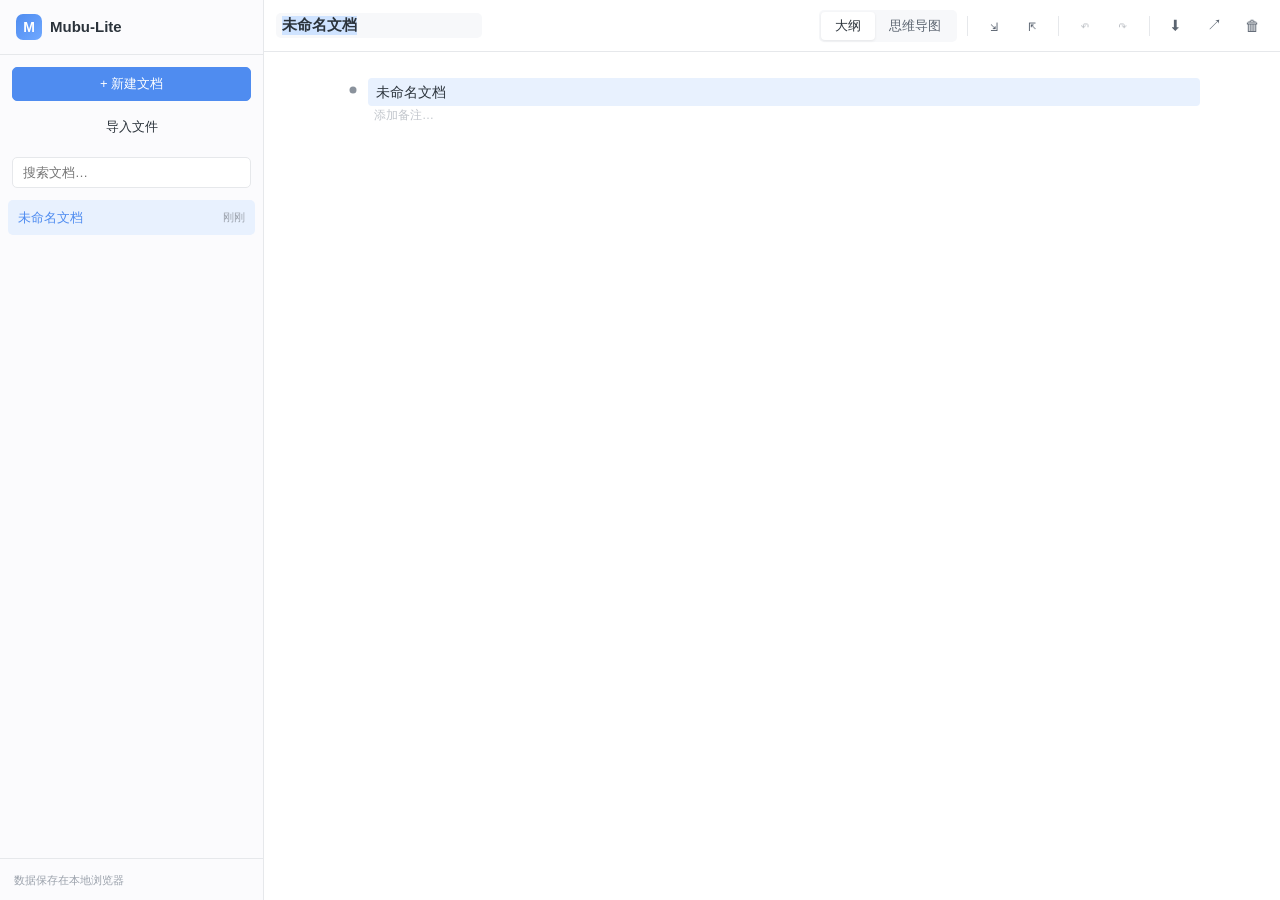
==== index.html @ ee1ba090 "fix: 导图键盘焦点/分享数字字号往返/Ctrl+Z 文本撤销,合并重复 popover,激活 note 备注,径向布局重叠修复 + 测试 - 导图点击节点后归还画布焦点,键盘结构快捷键持续可用 -" ====
<!DOCTYPE html>
<html lang="zh-CN">
<head>
<meta charset="UTF-8" />
<meta name="viewport" content="width=device-width, initial-scale=1.0, maximum-scale=5.0, user-scalable=no" />
<meta name="theme-color" content="#4f8cf0" />
<meta name="description" content="Mubu-Lite: 幕布风格的 PWA 思维导图与大纲编辑器,本地存储,可离线使用。" />
<title>Mubu-Lite</title>
<style>
/* ===== Mubu-Lite styles ===== */
:root {
  --bg: #f7f8fa; --bg-elev: #ffffff; --sidebar-bg: #fbfbfd;
  --border: #e6e8eb; --border-strong: #d3d6db;
  --text: #2b333b; --text-soft: #5b6470; --text-faint: #9aa1ab;
  --primary: #4f8cf0; --primary-soft: #e8f1fe; --danger: #e5534b;
  --shadow: 0 2px 12px rgba(20,30,50,0.08);
  --shadow-lg: 0 10px 40px rgba(20,30,50,0.16);
  --radius: 8px; --radius-sm: 5px;
  --sidebar-w: 264px; --toolbar-h: 52px;
  --font: -apple-system, BlinkMacSystemFont, "Segoe UI", "PingFang SC", "Hiragino Sans GB", "Microsoft YaHei", Roboto, Helvetica, Arial, sans-serif;
  --mono: "SF Mono", "JetBrains Mono", Consolas, Menlo, monospace;
}
* { box-sizing: border-box; }
html, body { height: 100%; margin: 0; }
body { font-family: var(--font); color: var(--text); background: var(--bg); -webkit-font-smoothing: antialiased; font-size: 14px; line-height: 1.5; overflow: hidden; }
button { font-family: inherit; cursor: pointer; }
input, textarea { font-family: inherit; }
::selection { background: #cfe3ff; }

#app { display: flex; height: 100vh; width: 100vw; overflow: hidden; }
.sidebar { width: var(--sidebar-w); flex-shrink: 0; background: var(--sidebar-bg); border-right: 1px solid var(--border); display: flex; flex-direction: column; transition: transform 0.2s ease; z-index: 30; }
.main { flex: 1; display: flex; flex-direction: column; min-width: 0; position: relative; }

.sidebar-header { display: flex; align-items: center; justify-content: space-between; padding: 14px 16px; border-bottom: 1px solid var(--border); }
.brand { display: flex; align-items: center; gap: 8px; font-weight: 600; }
.brand-logo { width: 26px; height: 26px; border-radius: 7px; background: linear-gradient(135deg, var(--primary), #6fa8ff); color: #fff; display: flex; align-items: center; justify-content: center; font-weight: 700; font-size: 14px; }
.brand-name { font-size: 15px; }
.sidebar-actions { padding: 12px 12px 8px; display: flex; flex-direction: column; gap: 8px; }
.sidebar-search { padding: 4px 12px 8px; }
.sidebar-search input { width: 100%; padding: 7px 10px; border: 1px solid var(--border); border-radius: var(--radius-sm); background: var(--bg-elev); font-size: 13px; outline: none; }
.sidebar-search input:focus { border-color: var(--primary); }
.doc-list { list-style: none; margin: 0; padding: 4px 8px; flex: 1; overflow-y: auto; }
.doc-item { display: flex; align-items: center; gap: 8px; padding: 8px 10px; border-radius: var(--radius-sm); cursor: pointer; color: var(--text-soft); font-size: 13px; overflow: hidden; }
.doc-item:hover { background: rgba(0,0,0,0.04); }
.doc-item.active { background: var(--primary-soft); color: var(--primary); font-weight: 500; }
.doc-item .doc-name { flex: 1; white-space: nowrap; overflow: hidden; text-overflow: ellipsis; }
.doc-item .doc-date { font-size: 11px; color: var(--text-faint); flex-shrink: 0; }
.sidebar-footer { padding: 10px 14px; border-top: 1px solid var(--border); }
.hint { font-size: 11px; color: var(--text-faint); }

.btn { border: 1px solid var(--border); background: var(--bg-elev); color: var(--text); padding: 7px 12px; border-radius: var(--radius-sm); font-size: 13px; transition: 0.15s; }
.btn:hover { border-color: var(--border-strong); }
.btn-primary { background: var(--primary); border-color: var(--primary); color: #fff; }
.btn-primary:hover { background: #3d7be0; border-color: #3d7be0; }
.btn-ghost { background: transparent; border-color: transparent; }
.btn-ghost:hover { background: rgba(0,0,0,0.05); }
.btn-block { width: 100%; text-align: center; }
.btn-danger { color: var(--danger); }
.icon-btn { width: 32px; height: 32px; border-radius: var(--radius-sm); border: 1px solid transparent; background: transparent; color: var(--text-soft); font-size: 15px; display: inline-flex; align-items: center; justify-content: center; transition: 0.15s; }
.icon-btn:hover { background: rgba(0,0,0,0.06); color: var(--text); }
.icon-btn:disabled { opacity: 0.4; cursor: not-allowed; }
.icon-btn.danger:hover { color: var(--danger); background: rgba(229,83,75,0.1); }

.toolbar { height: var(--toolbar-h); flex-shrink: 0; display: flex; align-items: center; gap: 6px; padding: 0 12px; border-bottom: 1px solid var(--border); background: var(--bg-elev); }
.doc-title { border: none; background: transparent; font-size: 15px; font-weight: 600; color: var(--text); outline: none; padding: 4px 6px; border-radius: var(--radius-sm); flex: 0 1 auto; min-width: 80px; }
.doc-title:focus { background: var(--bg); }
.toolbar-spacer { flex: 1; }
.toolbar-divider { width: 1px; height: 20px; background: var(--border); margin: 0 4px; }
.view-switch { display: inline-flex; background: var(--bg); border-radius: var(--radius-sm); padding: 2px; }
.seg-btn { border: none; background: transparent; padding: 5px 14px; border-radius: 4px; font-size: 13px; color: var(--text-soft); transition: 0.15s; }
.seg-btn.active { background: var(--bg-elev); color: var(--text); box-shadow: 0 1px 3px rgba(0,0,0,0.08); font-weight: 500; }

.view { flex: 1; overflow: hidden; position: relative; }
.view[hidden] { display: none !important; }

.view-outline { overflow: auto; background: var(--bg-elev); }
.outline-tree { padding: 24px 32px 200px; max-width: 920px; margin: 0 auto; outline: none; }
.outline-row { display: flex; align-items: flex-start; gap: 6px; padding: 2px 0; border-radius: 4px; position: relative; }
.outline-row.selected .node-body { background: var(--primary-soft); }
.outline-content { flex: 1; min-width: 0; display: flex; flex-direction: column; }
.node-note { font-size: 12px; color: var(--text-faint); padding: 0 6px 3px; border-radius: 3px; line-height: 1.5; white-space: pre-wrap; word-break: break-word; outline: none; }
.node-note:focus { color: var(--text-soft); }
.node-note:empty::before { content: attr(data-placeholder); opacity: 0.6; pointer-events: none; }
.outline-row.dragging { opacity: 0.4; }
.outline-row.drop-before::before, .outline-row.drop-after::after { content: ""; position: absolute; left: 0; right: 0; height: 2px; background: var(--primary); border-radius: 1px; }
.outline-row.drop-before::before { top: -1px; }
.outline-row.drop-after::after { bottom: -1px; }
.outline-row.drop-child { outline: 2px solid var(--primary); outline-offset: -1px; }

.bullet { flex-shrink: 0; width: 18px; height: 22px; display: flex; align-items: center; justify-content: center; cursor: pointer; color: var(--text-faint); user-select: none; border-radius: 4px; transition: 0.1s; margin-top: 1px; position: relative; }
.bullet:hover { background: rgba(0,0,0,0.06); color: var(--text-soft); }
.bullet.has-children::before { content: "▾"; font-size: 10px; }
.bullet.collapsed::before { content: "▸"; font-size: 10px; }
.bullet.empty::before { content: "•"; font-size: 14px; }
.bullet-dot { width: 7px; height: 7px; border-radius: 50%; background: #8a929c; position: absolute; left: 50%; top: 50%; transform: translate(-50%, -50%); }
.bullet[data-color] .bullet-dot { background: var(--bullet-color, #8a929c); }
.node-body { flex: 1; min-width: 0; display: flex; align-items: flex-start; gap: 4px; padding: 1px 6px; border-radius: 4px; }
.node-text { flex: 1; min-width: 0; outline: none; word-break: break-word; padding: 2px; border-radius: 3px; line-height: 1.6; white-space: pre-wrap; }
.node-text.is-empty::before { content: attr(data-placeholder); color: var(--text-faint); pointer-events: none; }

.view-mindmap { background: #fafbfc; background-image: radial-gradient(circle, #e6e8eb 1px, transparent 1px); background-size: 24px 24px; }
.mindmap-canvas { position: absolute; inset: 0; cursor: grab; overflow: hidden; outline: none; touch-action: none; }
.mindmap-canvas.panning { cursor: grabbing; }
.mindmap-canvas svg { position: absolute; top: 0; left: 0; }
.mm-toolbar { position: absolute; top: 16px; right: 16px; display: flex; flex-direction: column; gap: 2px; background: var(--bg-elev); padding: 6px; border-radius: var(--radius); box-shadow: var(--shadow); border: 1px solid var(--border); z-index: 20; }
.mm-btn { height: 30px; padding: 0 8px; border: none; background: transparent; border-radius: 4px; color: var(--text-soft); font-size: 12px; display: flex; align-items: center; justify-content: center; min-width: 32px; }
.mm-btn:hover { background: var(--bg); color: var(--text); }
.mm-divider { height: 1px; background: var(--border); margin: 2px 4px; }
.mm-hint { position: absolute; top: 12px; left: 50%; transform: translateX(-50%); background: rgba(43,51,59,0.85); color: #fff; padding: 6px 14px; border-radius: 16px; font-size: 11px; z-index: 20; pointer-events: none; backdrop-filter: blur(4px); max-width: 90vw; text-align: center; }
.mm-status { position: absolute; bottom: 16px; left: 16px; background: var(--bg-elev); padding: 6px 12px; border-radius: var(--radius); box-shadow: var(--shadow); border: 1px solid var(--border); font-size: 12px; color: var(--text-soft); z-index: 20; }
.font-size-grid { display: flex; flex-direction: column; gap: 4px; }
.font-size-item { padding: 8px 12px; border: 1px solid var(--border); background: var(--bg-elev); border-radius: var(--radius-sm); font-size: 13px; text-align: left; color: var(--text); cursor: pointer; }
.font-size-item:hover { border-color: var(--primary); background: var(--primary-soft); }
.font-size-item.active { border-color: var(--primary); background: var(--primary-soft); color: var(--primary); font-weight: 600; }

.mm-node-rect { transition: fill 0.15s, stroke 0.15s; }
.mm-node-text { pointer-events: none; user-select: none; }
.mm-edge { fill: none; stroke-width: 1.5; }
.mm-edit { border: 2px solid #4f8cf0; border-radius: 4px; padding: 2px 6px; outline: none; font-family: inherit; background: #fff; }
.mm-ctx-menu { position: fixed; z-index: 300; background: var(--bg-elev); border: 1px solid var(--border); border-radius: var(--radius); box-shadow: var(--shadow-lg); padding: 4px; min-width: 150px; }
.mm-ctx-item { display: block; width: 100%; text-align: left; padding: 7px 10px; border: none; background: none; font-size: 13px; color: var(--text); border-radius: var(--radius-sm); cursor: pointer; }
.mm-ctx-item:hover { background: var(--primary-soft); color: var(--primary); }
.mm-ctx-item:disabled { color: var(--text-faint); cursor: default; }
.mm-ctx-item:disabled:hover { background: none; }
.mm-ctx-sep { height: 1px; background: var(--border); margin: 4px 2px; }
.layout-item { display: block; width: 100%; margin-top: 6px; padding: 8px 12px; border: 1px solid var(--border); background: var(--bg-elev); border-radius: var(--radius-sm); font-size: 13px; text-align: left; color: var(--text); cursor: pointer; }
.layout-item:first-child { margin-top: 0; }
.layout-item:hover { border-color: var(--primary); background: var(--primary-soft); }
.layout-item.active { border-color: var(--primary); background: var(--primary-soft); color: var(--primary); font-weight: 600; }

.popover { position: fixed; z-index: 200; background: var(--bg-elev); border: 1px solid var(--border); border-radius: var(--radius); box-shadow: var(--shadow-lg); padding: 12px; width: 220px; }
.popover[hidden] { display: none; }
.popover-title { font-size: 12px; color: var(--text-faint); margin-bottom: 8px; }
.color-grid { display: grid; grid-template-columns: repeat(4, 1fr); gap: 6px; margin-bottom: 8px; }
.color-swatch { width: 32px; height: 32px; border-radius: 50%; border: 2px solid transparent; cursor: pointer; transition: 0.1s; }
.color-swatch:hover { transform: scale(1.1); }
.color-swatch.active { border-color: var(--text); }

.modal { position: fixed; inset: 0; z-index: 300; display: flex; align-items: center; justify-content: center; }
.modal[hidden] { display: none; }
.modal-backdrop { position: absolute; inset: 0; background: rgba(15,20,35,0.4); backdrop-filter: blur(2px); }
.modal-card { position: relative; background: var(--bg-elev); border-radius: 12px; box-shadow: var(--shadow-lg); width: 560px; max-width: 92vw; max-height: 86vh; overflow: hidden; display: flex; flex-direction: column; animation: pop 0.15s ease; }
@keyframes pop { from { transform: scale(0.96); opacity: 0; } to { transform: scale(1); opacity: 1; } }
.modal-header { display: flex; align-items: center; justify-content: space-between; padding: 16px 20px; border-bottom: 1px solid var(--border); }
.modal-header h3 { margin: 0; font-size: 16px; }
.modal-body { padding: 20px; overflow-y: auto; }

.export-grid { display: grid; grid-template-columns: repeat(2, 1fr); gap: 10px; }
.export-item { display: flex; flex-direction: column; align-items: flex-start; gap: 4px; border: 1px solid var(--border); border-radius: var(--radius); padding: 14px; background: var(--bg-elev); transition: 0.15s; text-align: left; cursor: pointer; }
.export-item:hover { border-color: var(--primary); background: var(--primary-soft); }
.export-icon { font-size: 18px; font-weight: 700; color: var(--primary); font-family: var(--mono); }
.export-name { font-weight: 600; font-size: 14px; }
.export-desc { font-size: 12px; color: var(--text-faint); }

.share-tip { margin: 0 0 12px; font-size: 13px; color: var(--text-soft); }
.share-row { display: flex; gap: 8px; }
.share-row input { flex: 1; padding: 8px 10px; border: 1px solid var(--border); border-radius: var(--radius-sm); font-size: 12px; font-family: var(--mono); background: var(--bg); outline: none; }
.share-note { font-size: 12px; color: var(--text-faint); margin: 8px 0 0; }
.share-divider { display: flex; align-items: center; gap: 10px; margin: 16px 0; color: var(--text-faint); font-size: 12px; }
.share-divider::before, .share-divider::after { content: ""; flex: 1; height: 1px; background: var(--border); }

.toast { position: fixed; bottom: 28px; left: 50%; transform: translateX(-50%) translateY(20px); background: #2b333b; color: #fff; padding: 10px 18px; border-radius: 24px; font-size: 13px; box-shadow: var(--shadow-lg); z-index: 400; opacity: 0; transition: opacity 0.25s, transform 0.25s; pointer-events: none; }
.toast.show { opacity: 1; transform: translateX(-50%) translateY(0); }

.sidebar-overlay { position: fixed; inset: 0; background: rgba(0,0,0,0.4); z-index: 20; opacity: 0; pointer-events: none; transition: 0.2s; }
.only-mobile { display: none; }
@media (max-width: 760px), (pointer: coarse) {
  .sidebar { position: absolute; left: 0; top: 0; bottom: 0; transform: translateX(-100%); box-shadow: var(--shadow-lg); }
  .sidebar.open { transform: translateX(0); }
  .sidebar.open ~ .sidebar-overlay { opacity: 1; pointer-events: auto; }
  .only-mobile { display: inline-flex; }
  .outline-tree { padding: 16px; }
  .export-grid { grid-template-columns: 1fr; }
  .doc-title { font-size: 14px; }
}
</style>
</head>
<body>
<div id="app">
  <aside id="sidebar" class="sidebar">
    <div class="sidebar-header">
      <div class="brand"><span class="brand-logo">M</span><span class="brand-name">Mubu-Lite</span></div>
      <button id="closeSidebar" class="icon-btn only-mobile" title="收起">✕</button>
    </div>
    <div class="sidebar-actions">
      <button id="newDoc" class="btn btn-primary btn-block">+ 新建文档</button>
      <label class="btn btn-ghost btn-block">导入文件<input id="importFile" type="file" accept=".json,.opml,.xml" hidden /></label>
    </div>
    <div class="sidebar-search"><input id="searchDocs" type="search" placeholder="搜索文档…" /></div>
    <ul id="docList" class="doc-list"></ul>
    <div class="sidebar-footer"><span class="hint">数据保存在本地浏览器</span></div>
  </aside>
  <div id="sidebarOverlay" class="sidebar-overlay only-mobile"></div>

  <main id="main" class="main">
    <header class="toolbar">
      <button id="openSidebar" class="icon-btn only-mobile" title="文档列表">☰</button>
      <input id="docTitle" class="doc-title" type="text" placeholder="未命名文档" />
      <div class="toolbar-spacer"></div>
      <div class="view-switch">
        <button id="viewOutline" class="seg-btn active">大纲</button>
        <button id="viewMindmap" class="seg-btn">思维导图</button>
      </div>
      <div class="toolbar-divider"></div>
      <button id="collapseAll" class="icon-btn" title="全部折叠">⇲</button>
      <button id="expandAll" class="icon-btn" title="全部展开">⇱</button>
      <div class="toolbar-divider"></div>
      <button id="undoBtn" class="icon-btn" title="撤销 (Ctrl+Z)" disabled>↶</button>
      <button id="redoBtn" class="icon-btn" title="重做 (Ctrl+Shift+Z)" disabled>↷</button>
      <div class="toolbar-divider"></div>
      <button id="exportBtn" class="icon-btn" title="导出">⬇</button>
      <button id="shareBtn" class="icon-btn" title="分享">↗</button>
      <button id="deleteDoc" class="icon-btn danger" title="删除文档">🗑</button>
      <button id="outdentBtn" class="icon-btn only-mobile" title="取消缩进">←</button>
      <button id="indentBtn" class="icon-btn only-mobile" title="缩进">→</button>
    </header>

    <section id="outlineView" class="view view-outline">
      <div id="outlineTree" class="outline-tree" tabindex="0"></div>
    </section>

    <section id="mindmapView" class="view view-mindmap">
      <div id="mindmapCanvas" class="mindmap-canvas"></div>
      <div class="mm-hint" id="mmHint"></div>
      <div class="mm-status" id="mmStatus">0 节点</div>
      <div class="mm-toolbar">
        <button id="mmAddChild" class="mm-btn" title="添加子节点 (Tab)">＋子节点</button>
        <button id="mmAddSibling" class="mm-btn" title="添加兄弟">＋兄弟</button>
        <button id="mmDelete" class="mm-btn" title="删除 (Backspace)">🗑 删除</button>
        <button id="mmToggleCollapse" class="mm-btn" title="折叠/展开子节点">⇲ 折叠</button>
        <div class="mm-divider"></div>
        <button id="mmFontSize" class="mm-btn" title="字号">字号</button>
        <button id="mmFontColor" class="mm-btn" title="字体颜色">字色</button>
        <button id="mmColor" class="mm-btn" title="背景色">背景</button>
        <button id="mmLayout" class="mm-btn" title="布局">布局</button>
        <div class="mm-divider"></div>
        <button id="mmZoomIn" class="mm-btn">＋</button>
        <button id="mmZoomOut" class="mm-btn">－</button>
        <button id="mmZoomFit" class="mm-btn">⤢ 适配</button>
        <button id="mmZoomReset" class="mm-btn">1:1</button>
      </div>
    </section>
  </main>
</div>

<div id="colorPopover" class="popover" hidden>
  <div class="popover-title">节点背景色</div>
  <div class="color-grid" id="colorGrid"></div>
  <div style="display:flex;gap:4px;margin-top:8px">
    <input id="colorHexInput" type="text" placeholder="#ffffff" maxlength="7" style="flex:1;padding:4px 6px;border:1px solid var(--border);border-radius:4px;font-size:12px">
    <button id="colorHexApply" class="btn btn-ghost" style="font-size:12px">应用</button>
  </div>
  <button id="colorClear" class="btn btn-ghost btn-block" style="margin-top:4px;font-size:12px">清除颜色</button>
</div>

<div id="fontSizePopover" class="popover" hidden>
  <div class="popover-title">字号 (8-72px)</div>
  <div style="display:flex;align-items:center;gap:8px;margin-bottom:8px">
    <input id="fontSizeRange" type="range" min="8" max="72" value="14" style="flex:1">
    <input id="fontSizeNumber" type="number" min="8" max="72" value="14" style="width:56px;padding:4px;border:1px solid var(--border);border-radius:4px;font-size:13px">
  </div>
  <div style="display:flex;gap:4px;flex-wrap:wrap">
    <button class="font-size-item" data-size="10">10</button>
    <button class="font-size-item" data-size="12">12</button>
    <button class="font-size-item" data-size="14">14</button>
    <button class="font-size-item" data-size="16">16</button>
    <button class="font-size-item" data-size="18">18</button>
    <button class="font-size-item" data-size="24">24</button>
    <button class="font-size-item" data-size="32">32</button>
  </div>
</div>

<div id="fontColorPopover" class="popover" hidden>
  <div class="popover-title">字体颜色</div>
  <div class="color-grid" id="fontColorGrid" style="grid-template-columns:repeat(5,1fr)"></div>
  <div style="display:flex;gap:4px;margin-top:8px">
    <input id="fontColorHex" type="text" placeholder="#000000" maxlength="7" style="flex:1;padding:4px 6px;border:1px solid var(--border);border-radius:4px;font-size:12px">
    <button id="fontColorApply" class="btn btn-ghost" style="font-size:12px">应用</button>
  </div>
  <button id="fontColorClear" class="btn btn-ghost btn-block" style="margin-top:4px;font-size:12px">清除(自动)</button>
</div>

<div id="layoutPopover" class="popover" hidden>
  <div class="popover-title">布局</div>
  <button class="layout-item" data-layout="right">向右树图</button>
  <button class="layout-item" data-layout="down">向下树图</button>
  <button class="layout-item" data-layout="radial">径向辐射</button>
  <button class="layout-item" data-layout="leftright">左右交错</button>
</div>

<div id="exportModal" class="modal" hidden>
  <div class="modal-backdrop" data-close></div>
  <div class="modal-card">
    <div class="modal-header"><h3>导出</h3><button class="icon-btn" data-close>✕</button></div>
    <div class="modal-body">
      <div class="export-grid">
        <button class="export-item" data-export="json"><span class="export-icon">{ }</span><span class="export-name">JSON 备份</span><span class="export-desc">完整可重新导入</span></button>
        <button class="export-item" data-export="markdown"><span class="export-icon">M↓</span><span class="export-name">Markdown</span><span class="export-desc">层级列表</span></button>
        <button class="export-item" data-export="opml"><span class="export-icon">OPML</span><span class="export-name">OPML</span><span class="export-desc">兼容其它大纲工具</span></button>
        <button class="export-item" data-export="png"><span class="export-icon">🖼</span><span class="export-name">PNG 图片</span><span class="export-desc">导出思维导图</span></button>
        <button class="export-item" data-export="svg"><span class="export-icon">S</span><span class="export-name">SVG 矢量图</span><span class="export-desc">无损缩放</span></button>
        <button class="export-item" data-export="txt"><span class="export-icon">TXT</span><span class="export-name">纯文本</span><span class="export-desc">缩进列表</span></button>
      </div>
    </div>
  </div>
</div>

<div id="shareModal" class="modal" hidden>
  <div class="modal-backdrop" data-close></div>
  <div class="modal-card">
    <div class="modal-header"><h3>分享文档</h3><button class="icon-btn" data-close>✕</button></div>
    <div class="modal-body">
      <p class="share-tip">生成只读分享链接(数据压缩写入链接,无需服务器):</p>
      <div class="share-row"><input id="shareLink" type="text" readonly /><button id="copyShare" class="btn btn-primary">复制</button></div>
      <p class="share-note" id="shareNote"></p>
      <div class="share-divider"><span>或</span></div>
      <button id="shareDownload" class="btn btn-ghost btn-block">下载 .mubu 文件分享</button>
    </div>
  </div>
</div>

<div id="toast" class="toast" hidden></div>

<script type="module" src="./js/app.js"></script>
</body>
</html>
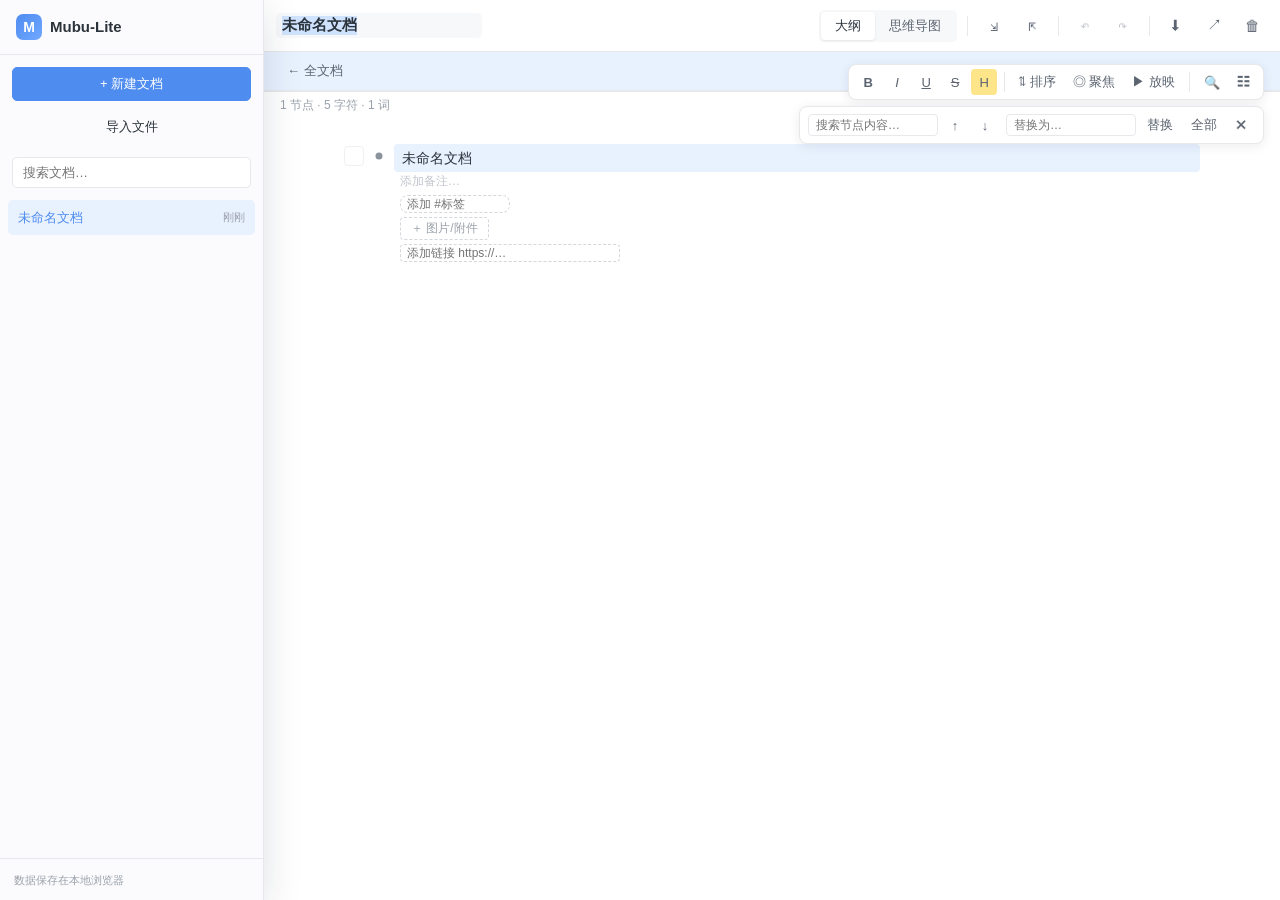
==== commit 7f863fe8: "feat: ABC 全量补齐幕布功能缺口(编辑/内容/视图三大类 15 项) A 编辑能力 - 复制/剪切/粘贴节点(js/clipboard.js 纯函数序列化,递归重生成 id,跨文档共享) - " ====
--- a/index.html
+++ b/index.html
@@ -81,6 +81,29 @@
 .node-note { font-size: 12px; color: var(--text-faint); padding: 0 6px 3px; border-radius: 3px; line-height: 1.5; white-space: pre-wrap; word-break: break-word; outline: none; }
 .node-note:focus { color: var(--text-soft); }
 .node-note:empty::before { content: attr(data-placeholder); opacity: 0.6; pointer-events: none; }
+.node-check { flex-shrink: 0; width: 20px; height: 20px; margin-top: 2px; border: 1px solid var(--border-strong); border-radius: 4px; background: var(--bg-elev); color: var(--primary); font-size: 13px; line-height: 1; display: inline-flex; align-items: center; justify-content: center; cursor: pointer; user-select: none; }
+.node-check:hover { border-color: var(--primary); }
+.node-check.ghost { opacity: 0.35; }
+.node-check.checked { background: var(--primary); border-color: var(--primary); color: #fff; }
+.node-check.checked::before { content: "✓"; font-size: 12px; font-weight: bold; }
+.outline-row.is-checked .node-text { color: var(--text-faint); text-decoration: line-through; }
+.node-tags { display: flex; flex-wrap: wrap; align-items: center; gap: 4px; padding: 2px 6px; }
+.node-tag { display: inline-flex; align-items: center; gap: 4px; background: var(--primary-soft); color: var(--primary); font-size: 12px; padding: 1px 6px 1px 8px; border-radius: 10px; }
+.node-tag-x { border: none; background: none; color: inherit; cursor: pointer; font-size: 13px; padding: 0 2px; line-height: 1; }
+.node-tag-x:hover { color: var(--danger); }
+.node-tag-input { border: 1px dashed var(--border-strong); background: transparent; font-size: 12px; padding: 1px 6px; border-radius: 8px; width: 110px; color: var(--text-soft); outline: none; }
+.node-tag-input:focus { border-color: var(--primary); }
+.node-files { display: flex; flex-wrap: wrap; align-items: center; gap: 6px; padding: 2px 6px; }
+.node-file-img { width: 120px; height: 80px; object-fit: cover; border-radius: 4px; border: 1px solid var(--border); cursor: pointer; }
+.node-file-chip { display: inline-block; max-width: 200px; overflow: hidden; text-overflow: ellipsis; white-space: nowrap; background: var(--bg); border: 1px solid var(--border); border-radius: 4px; padding: 2px 8px; font-size: 12px; color: var(--text-soft); cursor: pointer; }
+.node-file-chip:hover { border-color: var(--primary); color: var(--primary); }
+.node-file-add { border: 1px dashed var(--border-strong); background: none; color: var(--text-faint); font-size: 12px; padding: 2px 10px; border-radius: 4px; cursor: pointer; }
+.node-file-add:hover { color: var(--primary); border-color: var(--primary); }
+.node-link-input { border: 1px dashed var(--border-strong); background: transparent; font-size: 12px; padding: 1px 6px; border-radius: 4px; width: 220px; color: var(--text-soft); outline: none; margin: 2px 6px; }
+.node-link-input:focus { border-color: var(--primary); }
+.node-link-chip { display: inline-block; font-size: 12px; color: var(--primary); padding: 0 6px 2px; text-decoration: none; overflow: hidden; text-overflow: ellipsis; white-space: nowrap; max-width: 320px; }
+.node-link-chip:hover { text-decoration: underline; }
+mark.search-hit { background: #ffe58a; color: inherit; border-radius: 2px; padding: 0 1px; }
 .outline-row.dragging { opacity: 0.4; }
 .outline-row.drop-before::before, .outline-row.drop-after::after { content: ""; position: absolute; left: 0; right: 0; height: 2px; background: var(--primary); border-radius: 1px; }
 .outline-row.drop-before::before { top: -1px; }
@@ -106,6 +129,35 @@
 .mm-btn { height: 30px; padding: 0 8px; border: none; background: transparent; border-radius: 4px; color: var(--text-soft); font-size: 12px; display: flex; align-items: center; justify-content: center; min-width: 32px; }
 .mm-btn:hover { background: var(--bg); color: var(--text); }
 .mm-divider { height: 1px; background: var(--border); margin: 2px 4px; }
+.ol-toolbar { position: absolute; top: 12px; right: 16px; z-index: 15; display: flex; align-items: center; gap: 3px; background: var(--bg-elev); padding: 4px 6px; border-radius: var(--radius); box-shadow: var(--shadow); border: 1px solid var(--border); }
+.ol-btn { height: 26px; min-width: 26px; padding: 0 7px; border: none; background: transparent; border-radius: 4px; color: var(--text-soft); font-size: 13px; cursor: pointer; }
+.ol-btn:hover { background: var(--bg); color: var(--text); }
+.ol-btn.active { background: var(--primary-soft); color: var(--primary); }
+.ol-searchbar { position: absolute; top: 54px; right: 16px; z-index: 15; display: flex; align-items: center; gap: 4px; background: var(--bg-elev); padding: 5px 8px; border-radius: var(--radius); box-shadow: var(--shadow); border: 1px solid var(--border); }
+.ol-searchbar input { border: 1px solid var(--border); border-radius: 4px; padding: 3px 7px; font-size: 12px; width: 130px; outline: none; }
+.ol-searchbar input:focus { border-color: var(--primary); }
+.ol-search-count { font-size: 11px; color: var(--text-faint); white-space: nowrap; }
+.ol-tagbar { position: absolute; top: 92px; right: 16px; z-index: 15; display: flex; flex-wrap: wrap; gap: 4px; max-width: 50%; }
+.ol-tag-item { font-size: 12px; background: var(--bg-elev); border: 1px solid var(--border); color: var(--text-soft); border-radius: 10px; padding: 1px 8px; cursor: pointer; }
+.ol-tag-item:hover { border-color: var(--primary); color: var(--primary); }
+.ol-tag-item.active { background: var(--primary-soft); border-color: var(--primary); color: var(--primary); }
+.ol-focusbar { position: sticky; top: 0; z-index: 12; display: flex; align-items: center; gap: 8px; background: var(--primary-soft); padding: 6px 16px; border-bottom: 1px solid var(--border); font-size: 13px; }
+.ol-focustitle { color: var(--primary); font-weight: 500; overflow: hidden; text-overflow: ellipsis; white-space: nowrap; }
+.ol-status { position: sticky; bottom: 0; z-index: 12; background: var(--bg-elev); border-top: 1px solid var(--border); padding: 4px 16px; font-size: 12px; color: var(--text-faint); }
+.toc-panel { position: absolute; top: 0; left: 0; bottom: 0; width: 260px; background: var(--bg-elev); border-right: 1px solid var(--border); z-index: 18; padding: 12px; overflow: hidden; display: flex; flex-direction: column; box-shadow: var(--shadow-lg); }
+.toc-list { flex: 1; overflow-y: auto; font-size: 13px; }
+.toc-item { padding: 3px 6px; border-radius: 4px; cursor: pointer; color: var(--text-soft); white-space: nowrap; overflow: hidden; text-overflow: ellipsis; }
+.toc-item:hover { background: var(--bg); color: var(--text); }
+.toc-item.active { background: var(--primary-soft); color: var(--primary); }
+.present-modal { position: fixed; inset: 0; z-index: 500; background: #f7f8fa; display: flex; flex-direction: column; }
+.present-modal[hidden] { display: none; }
+.present-content { flex: 1; overflow-y: auto; padding: 8vh 10vw; font-size: 18px; line-height: 1.8; }
+.present-content .p-node { margin: 6px 0; padding: 6px 12px; border-radius: 8px; }
+.present-content .p-node.cur { background: var(--primary-soft); border: 1px solid var(--primary); }
+.present-content .p-node.lvl0 { font-size: 26px; font-weight: 700; }
+.present-content .p-node.lvl1 { font-size: 20px; font-weight: 600; }
+.present-content .p-note { font-size: 14px; color: var(--text-faint); margin-left: 12px; white-space: pre-wrap; }
+.present-nav { display: flex; justify-content: center; gap: 12px; padding: 14px; border-top: 1px solid var(--border); background: var(--bg-elev); }
 .mm-hint { position: absolute; top: 12px; left: 50%; transform: translateX(-50%); background: rgba(43,51,59,0.85); color: #fff; padding: 6px 14px; border-radius: 16px; font-size: 11px; z-index: 20; pointer-events: none; backdrop-filter: blur(4px); max-width: 90vw; text-align: center; }
 .mm-status { position: absolute; bottom: 16px; left: 16px; background: var(--bg-elev); padding: 6px 12px; border-radius: var(--radius); box-shadow: var(--shadow); border: 1px solid var(--border); font-size: 12px; color: var(--text-soft); z-index: 20; }
 .font-size-grid { display: flex; flex-direction: column; gap: 4px; }
@@ -116,6 +168,11 @@
 .mm-node-rect { transition: fill 0.15s, stroke 0.15s; }
 .mm-node-text { pointer-events: none; user-select: none; }
 .mm-edge { fill: none; stroke-width: 1.5; }
+.mm-node.is-dragging { opacity: 0.35; }
+.mm-node.mm-drop-child .mm-node-rect { stroke: #4f8cf0 !important; stroke-width: 3 !important; }
+.mm-node.mm-drop-before .mm-node-rect { stroke: #5cb85c !important; stroke-width: 3 !important; stroke-dasharray: 4 2; }
+.mm-node.mm-drop-after .mm-node-rect { stroke: #f0a04b !important; stroke-width: 3 !important; stroke-dasharray: 4 2; }
+.mm-node-img { pointer-events: none; }
 .mm-edit { border: 2px solid #4f8cf0; border-radius: 4px; padding: 2px 6px; outline: none; font-family: inherit; background: #fff; }
 .mm-ctx-menu { position: fixed; z-index: 300; background: var(--bg-elev); border: 1px solid var(--border); border-radius: var(--radius); box-shadow: var(--shadow-lg); padding: 4px; min-width: 150px; }
 .mm-ctx-item { display: block; width: 100%; text-align: left; padding: 7px 10px; border: none; background: none; font-size: 13px; color: var(--text); border-radius: var(--radius-sm); cursor: pointer; }
@@ -216,6 +273,36 @@
     </header>
 
     <section id="outlineView" class="view view-outline">
+      <div id="focusBar" class="ol-focusbar" hidden>
+        <button id="focusBack" class="ol-btn" title="返回全文档">← 全文档</button>
+        <span id="focusTitle" class="ol-focustitle"></span>
+      </div>
+      <div id="olStatus" class="ol-status"></div>
+      <div id="olToolbar" class="ol-toolbar">
+        <button id="fmtBold" class="ol-btn" title="加粗 (Ctrl+B)"><b>B</b></button>
+        <button id="fmtItalic" class="ol-btn" title="斜体 (Ctrl+I)"><i>I</i></button>
+        <button id="fmtUnderline" class="ol-btn" title="下划线 (Ctrl+U)"><u>U</u></button>
+        <button id="fmtStrike" class="ol-btn" title="删除线"><s>S</s></button>
+        <button id="fmtHighlight" class="ol-btn" title="高亮" style="background:#ffe58a">H</button>
+        <div class="toolbar-divider"></div>
+        <button id="sortBtn" class="ol-btn" title="排序同级">⇅ 排序</button>
+        <button id="focusBtn" class="ol-btn" title="聚焦当前节点">◎ 聚焦</button>
+        <button id="presentBtn" class="ol-btn" title="放映演示">▶ 放映</button>
+        <div class="toolbar-divider"></div>
+        <button id="searchToggle" class="ol-btn" title="搜索/替换 (Ctrl+F)">🔍</button>
+        <button id="tocBtn" class="ol-btn" title="文档目录">☷</button>
+      </div>
+      <div id="searchBar" class="ol-searchbar" hidden>
+        <input id="searchInput" type="text" placeholder="搜索节点内容…" />
+        <button id="searchPrev" class="ol-btn" title="上一个 (Shift+Enter)">↑</button>
+        <button id="searchNext" class="ol-btn" title="下一个 (Enter)">↓</button>
+        <span id="searchCount" class="ol-search-count"></span>
+        <input id="searchReplace" type="text" placeholder="替换为…" />
+        <button id="searchReplaceOne" class="ol-btn" title="替换当前">替换</button>
+        <button id="searchReplaceAll" class="ol-btn" title="全部替换">全部</button>
+        <button id="searchClose" class="ol-btn" title="关闭">✕</button>
+      </div>
+      <div id="tagBar" class="ol-tagbar" hidden></div>
       <div id="outlineTree" class="outline-tree" tabindex="0"></div>
     </section>
 
@@ -286,6 +373,36 @@
   <button class="layout-item" data-layout="down">向下树图</button>
   <button class="layout-item" data-layout="radial">径向辐射</button>
   <button class="layout-item" data-layout="leftright">左右交错</button>
+  <div class="popover-title" style="margin-top:10px">主题</div>
+  <button class="layout-item" data-theme="">默认</button>
+  <button class="layout-item" data-theme="ocean">海洋</button>
+  <button class="layout-item" data-theme="forest">森林</button>
+  <button class="layout-item" data-theme="sunset">日落</button>
+  <button class="layout-item" data-theme="mono">极简</button>
+</div>
+
+<div id="sortPopover" class="popover" hidden>
+  <div class="popover-title">排序(选中节点的同级)</div>
+  <button class="layout-item" data-sort="name:1">名称 ↑</button>
+  <button class="layout-item" data-sort="name:-1">名称 ↓</button>
+  <button class="layout-item" data-sort="time:1">创建时间 ↑</button>
+  <button class="layout-item" data-sort="time:-1">创建时间 ↓</button>
+  <button class="layout-item" data-sort="length:1">字数 ↑</button>
+  <button class="layout-item" data-sort="length:-1">字数 ↓</button>
+</div>
+
+<div id="tocPanel" class="toc-panel" hidden>
+  <div class="popover-title">文档目录 <button id="tocClose" class="ol-btn" style="float:right">✕</button></div>
+  <div id="tocList" class="toc-list"></div>
+</div>
+
+<div id="presentModal" class="present-modal" hidden>
+  <div class="present-content" id="presentContent"></div>
+  <div class="present-nav">
+    <button id="presentPrev" class="btn">← 上一条</button>
+    <button id="presentExit" class="btn">退出 (Esc)</button>
+    <button id="presentNext" class="btn">下一条 →</button>
+  </div>
 </div>
 
 <div id="exportModal" class="modal" hidden>
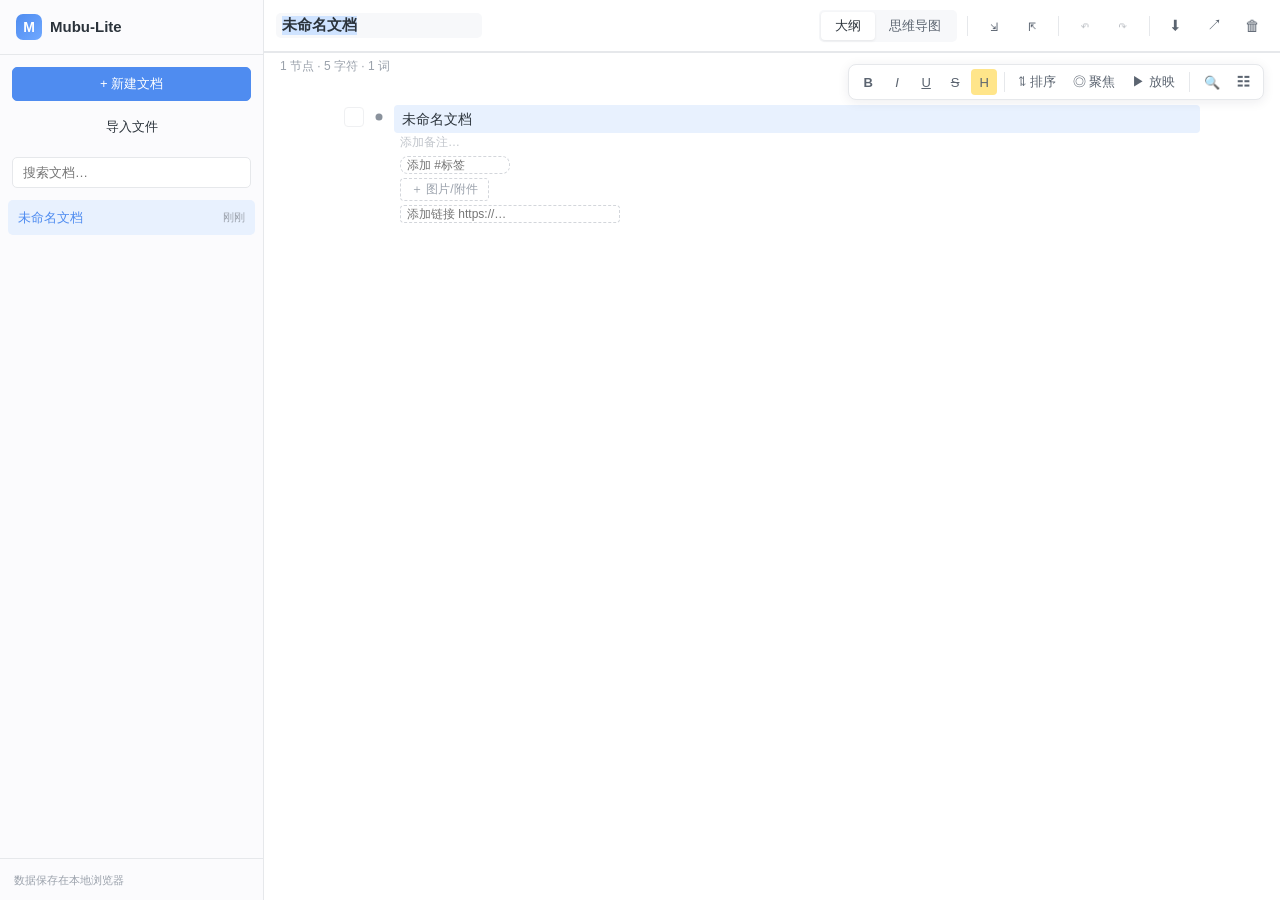
==== commit d22a5327: "feat: 移动端适配(A 布局修复 + B 触屏交互补齐) A 档布局: - 100dvh 适配地址栏伸缩, viewport-fit=cover + 安全区 padding - 主工具栏/浮层工具" ====
--- a/index.html
+++ b/index.html
@@ -2,9 +2,13 @@
 <html lang="zh-CN">
 <head>
 <meta charset="UTF-8" />
-<meta name="viewport" content="width=device-width, initial-scale=1.0, maximum-scale=5.0, user-scalable=no" />
+<meta name="viewport" content="width=device-width, initial-scale=1.0, viewport-fit=cover" />
 <meta name="theme-color" content="#4f8cf0" />
 <meta name="description" content="Mubu-Lite: 幕布风格的 PWA 思维导图与大纲编辑器,本地存储,可离线使用。" />
+<meta name="apple-mobile-web-app-capable" content="yes" />
+<meta name="apple-mobile-web-app-status-bar-style" content="black-translucent" />
+<meta name="apple-mobile-web-app-title" content="Mubu-Lite" />
+<link rel="apple-touch-icon" href="./icons/icon-192.png" />
 <title>Mubu-Lite</title>
 <style>
 /* ===== Mubu-Lite styles ===== */
@@ -21,13 +25,14 @@
   --mono: "SF Mono", "JetBrains Mono", Consolas, Menlo, monospace;
 }
 * { box-sizing: border-box; }
+[hidden] { display: none !important; }
 html, body { height: 100%; margin: 0; }
 body { font-family: var(--font); color: var(--text); background: var(--bg); -webkit-font-smoothing: antialiased; font-size: 14px; line-height: 1.5; overflow: hidden; }
 button { font-family: inherit; cursor: pointer; }
 input, textarea { font-family: inherit; }
 ::selection { background: #cfe3ff; }
 
-#app { display: flex; height: 100vh; width: 100vw; overflow: hidden; }
+#app { display: flex; height: 100vh; height: 100dvh; width: 100vw; overflow: hidden; }
 .sidebar { width: var(--sidebar-w); flex-shrink: 0; background: var(--sidebar-bg); border-right: 1px solid var(--border); display: flex; flex-direction: column; transition: transform 0.2s ease; z-index: 30; }
 .main { flex: 1; display: flex; flex-direction: column; min-width: 0; position: relative; }
 
@@ -144,6 +149,9 @@
 .ol-focusbar { position: sticky; top: 0; z-index: 12; display: flex; align-items: center; gap: 8px; background: var(--primary-soft); padding: 6px 16px; border-bottom: 1px solid var(--border); font-size: 13px; }
 .ol-focustitle { color: var(--primary); font-weight: 500; overflow: hidden; text-overflow: ellipsis; white-space: nowrap; }
 .ol-status { position: sticky; bottom: 0; z-index: 12; background: var(--bg-elev); border-top: 1px solid var(--border); padding: 4px 16px; font-size: 12px; color: var(--text-faint); }
+.ol-actionbar { position: sticky; bottom: 0; z-index: 12; display: flex; align-items: center; justify-content: center; gap: 6px; background: var(--bg-elev); border-top: 1px solid var(--border); padding: 6px 8px; }
+.ol-actionbar .ol-btn { height: 36px; min-width: 40px; padding: 0 10px; }
+.ol-actionbar .ol-btn.active { background: var(--primary); color: #fff; }
 .toc-panel { position: absolute; top: 0; left: 0; bottom: 0; width: 260px; background: var(--bg-elev); border-right: 1px solid var(--border); z-index: 18; padding: 12px; overflow: hidden; display: flex; flex-direction: column; box-shadow: var(--shadow-lg); }
 .toc-list { flex: 1; overflow-y: auto; font-size: 13px; }
 .toc-item { padding: 3px 6px; border-radius: 4px; cursor: pointer; color: var(--text-soft); white-space: nowrap; overflow: hidden; text-overflow: ellipsis; }
@@ -227,8 +235,28 @@
   .sidebar.open ~ .sidebar-overlay { opacity: 1; pointer-events: auto; }
   .only-mobile { display: inline-flex; }
   .outline-tree { padding: 16px; }
+  .outline-tree { padding-top: 52px; }
+  .outline-tree.search-open { padding-top: 96px; }
+  .outline-tree.tag-open { padding-top: 92px; }
+  .outline-tree.search-open.tag-open { padding-top: 130px; }
   .export-grid { grid-template-columns: 1fr; }
   .doc-title { font-size: 14px; }
+  /* 主工具栏与浮层工具栏横向可滚动,避免溢出被截断 */
+  .toolbar { overflow-x: auto; -webkit-overflow-scrolling: touch; }
+  .ol-toolbar { left: 8px; right: 8px; top: 8px; max-width: none; overflow-x: auto; -webkit-overflow-scrolling: touch; justify-content: flex-start; }
+  .ol-searchbar { left: 8px; right: 8px; top: 54px; max-width: none; }
+  .ol-tagbar { left: 8px; right: 8px; top: 100px; max-width: none; }
+  /* 触控目标放大 */
+  .icon-btn { width: 40px; height: 40px; }
+  .ol-btn { min-width: 36px; height: 34px; }
+  .mm-btn { min-width: 36px; height: 36px; }
+  .mm-toolbar { top: 12px; right: 8px; padding: 4px; }
+  /* 安全区(刘海屏/Home 指示条) */
+  .ol-status, .mm-status { padding-bottom: calc(4px + env(safe-area-inset-bottom)); }
+  .modal-card { margin-bottom: env(safe-area-inset-bottom); }
+  .ol-actionbar { padding-bottom: calc(6px + env(safe-area-inset-bottom)); }
+  /* 移动端隐藏富文本/排序/聚焦(触屏文本选区不便;纯 CSS 隐藏,不改 JS) */
+  #fmtBold, #fmtItalic, #fmtUnderline, #fmtStrike, #fmtHighlight, #sortBtn, #focusBtn { display: none; }
 }
 </style>
 </head>
@@ -304,6 +332,16 @@
       </div>
       <div id="tagBar" class="ol-tagbar" hidden></div>
       <div id="outlineTree" class="outline-tree" tabindex="0"></div>
+      <div id="olActionBar" class="ol-actionbar only-mobile" hidden>
+        <button id="actUp" class="ol-btn" title="上移">↑</button>
+        <button id="actDown" class="ol-btn" title="下移">↓</button>
+        <button id="actIndent" class="ol-btn" title="缩进">→</button>
+        <button id="actOutdent" class="ol-btn" title="取消缩进">←</button>
+        <button id="actDelete" class="ol-btn" title="删除">🗑</button>
+        <button id="actColor" class="ol-btn" title="配色">🎨</button>
+        <button id="actMulti" class="ol-btn" title="多选">☑</button>
+        <button id="actDone" class="ol-btn" title="完成" hidden>✓</button>
+      </div>
     </section>
 
     <section id="mindmapView" class="view view-mindmap">
@@ -315,6 +353,8 @@
         <button id="mmAddSibling" class="mm-btn" title="添加兄弟">＋兄弟</button>
         <button id="mmDelete" class="mm-btn" title="删除 (Backspace)">🗑 删除</button>
         <button id="mmToggleCollapse" class="mm-btn" title="折叠/展开子节点">⇲ 折叠</button>
+        <button id="mmMulti" class="mm-btn only-mobile" title="多选">☑</button>
+        <button id="mmMultiDone" class="mm-btn only-mobile" title="完成" hidden>✓</button>
         <div class="mm-divider"></div>
         <button id="mmFontSize" class="mm-btn" title="字号">字号</button>
         <button id="mmFontColor" class="mm-btn" title="字体颜色">字色</button>
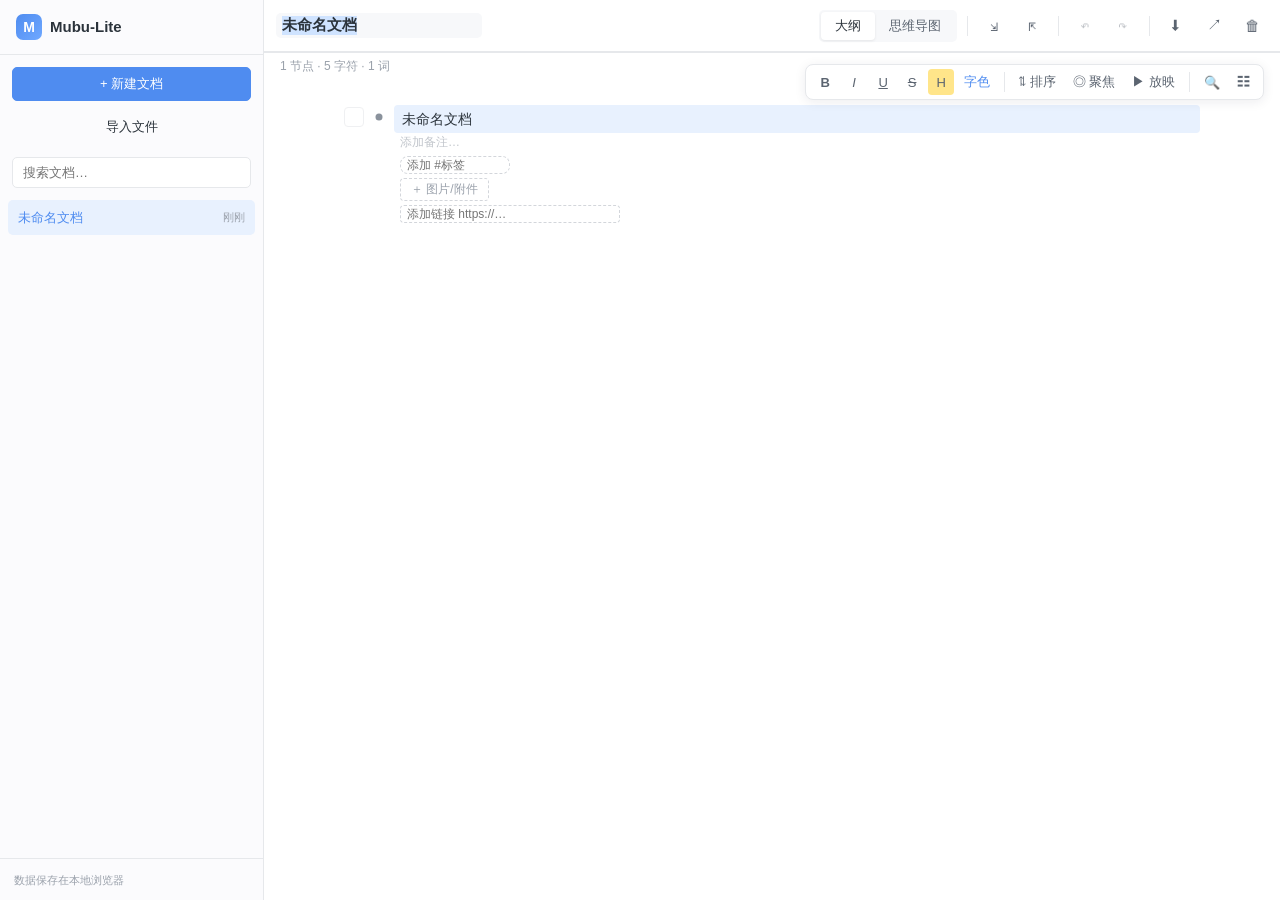
==== commit d042dea7: "fix: 大纲支持选区设置文字颜色(逐字 spans) - 大纲工具栏新增字色按钮,复用字体颜色弹层 - 字色按钮改在 mousedown 保存文本选区(click 时选区已被清除,之前只能整节点着色" ====
--- a/index.html
+++ b/index.html
@@ -256,7 +256,7 @@
   .modal-card { margin-bottom: env(safe-area-inset-bottom); }
   .ol-actionbar { padding-bottom: calc(6px + env(safe-area-inset-bottom)); }
   /* 移动端隐藏富文本/排序/聚焦(触屏文本选区不便;纯 CSS 隐藏,不改 JS) */
-  #fmtBold, #fmtItalic, #fmtUnderline, #fmtStrike, #fmtHighlight, #sortBtn, #focusBtn { display: none; }
+  #fmtBold, #fmtItalic, #fmtUnderline, #fmtStrike, #fmtHighlight, #fmtColor, #sortBtn, #focusBtn { display: none; }
 }
 </style>
 </head>
@@ -312,6 +312,7 @@
         <button id="fmtUnderline" class="ol-btn" title="下划线 (Ctrl+U)"><u>U</u></button>
         <button id="fmtStrike" class="ol-btn" title="删除线"><s>S</s></button>
         <button id="fmtHighlight" class="ol-btn" title="高亮" style="background:#ffe58a">H</button>
+        <button id="fmtColor" class="ol-btn" title="字体颜色" style="color:var(--primary)">字色</button>
         <div class="toolbar-divider"></div>
         <button id="sortBtn" class="ol-btn" title="排序同级">⇅ 排序</button>
         <button id="focusBtn" class="ol-btn" title="聚焦当前节点">◎ 聚焦</button>
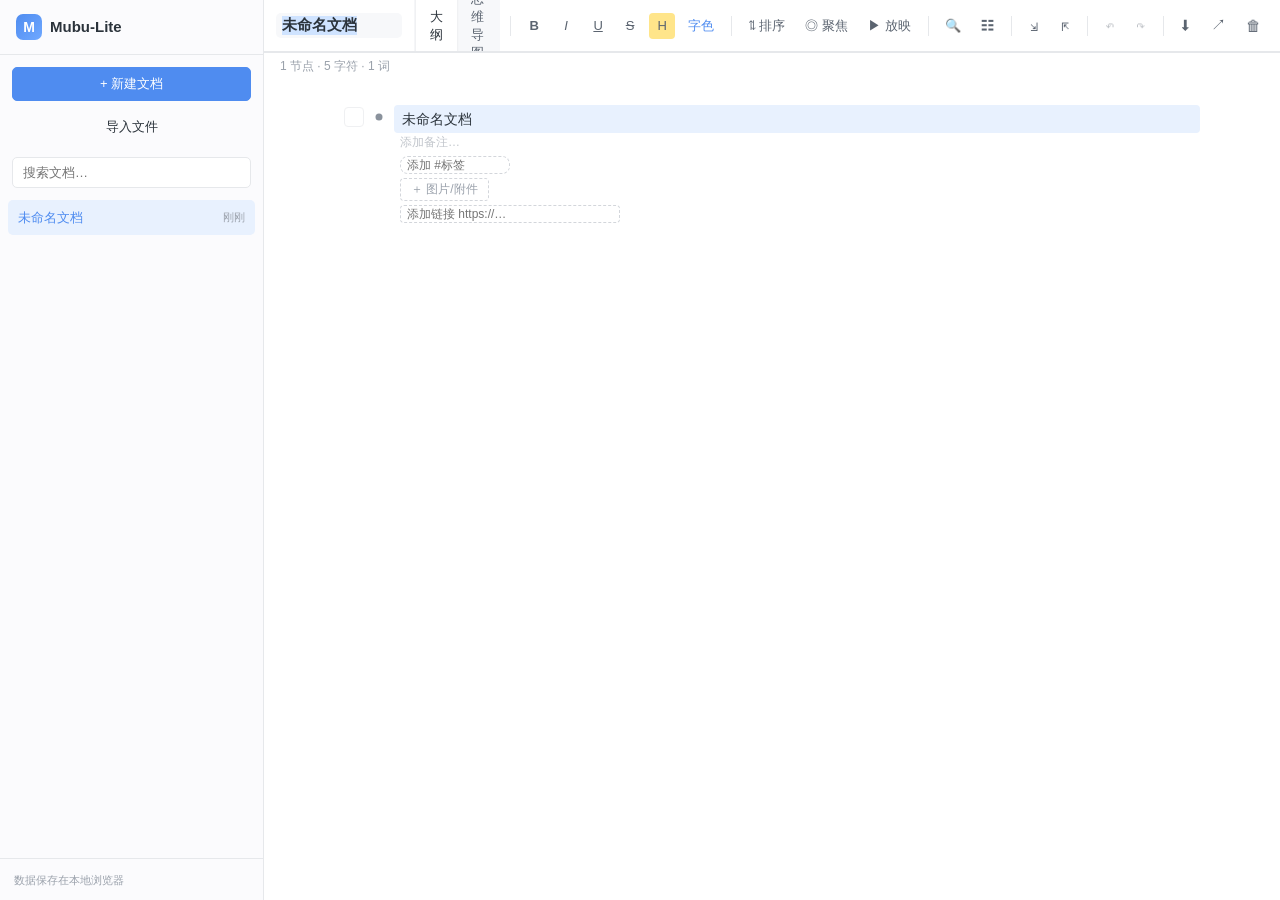
==== commit 771b7599: "feat: 富文本工具条移至顶部工具栏 + 导图富文本/选区着色 + 画布桌布背景 - 大纲富文本按钮(B/I/U/S/H/字色)移入顶部工具栏,与视图切换同行 - 思维导图 .mm-edit 改为 " ====
--- a/index.html
+++ b/index.html
@@ -66,7 +66,7 @@
 .icon-btn:disabled { opacity: 0.4; cursor: not-allowed; }
 .icon-btn.danger:hover { color: var(--danger); background: rgba(229,83,75,0.1); }
 
-.toolbar { height: var(--toolbar-h); flex-shrink: 0; display: flex; align-items: center; gap: 6px; padding: 0 12px; border-bottom: 1px solid var(--border); background: var(--bg-elev); }
+.toolbar { height: var(--toolbar-h); flex-shrink: 0; display: flex; align-items: center; gap: 6px; padding: 0 12px; border-bottom: 1px solid var(--border); background: var(--bg-elev); overflow-x: auto; }
 .doc-title { border: none; background: transparent; font-size: 15px; font-weight: 600; color: var(--text); outline: none; padding: 4px 6px; border-radius: var(--radius-sm); flex: 0 1 auto; min-width: 80px; }
 .doc-title:focus { background: var(--bg); }
 .toolbar-spacer { flex: 1; }
@@ -134,8 +134,7 @@
 .mm-btn { height: 30px; padding: 0 8px; border: none; background: transparent; border-radius: 4px; color: var(--text-soft); font-size: 12px; display: flex; align-items: center; justify-content: center; min-width: 32px; }
 .mm-btn:hover { background: var(--bg); color: var(--text); }
 .mm-divider { height: 1px; background: var(--border); margin: 2px 4px; }
-.ol-toolbar { position: absolute; top: 12px; right: 16px; z-index: 15; display: flex; align-items: center; gap: 3px; background: var(--bg-elev); padding: 4px 6px; border-radius: var(--radius); box-shadow: var(--shadow); border: 1px solid var(--border); }
-.ol-btn { height: 26px; min-width: 26px; padding: 0 7px; border: none; background: transparent; border-radius: 4px; color: var(--text-soft); font-size: 13px; cursor: pointer; }
+.ol-btn { height: 26px; min-width: 26px; padding: 0 7px; border: none; background: transparent; border-radius: 4px; color: var(--text-soft); font-size: 13px; cursor: pointer; flex-shrink: 0; white-space: nowrap; }
 .ol-btn:hover { background: var(--bg); color: var(--text); }
 .ol-btn.active { background: var(--primary-soft); color: var(--primary); }
 .ol-searchbar { position: absolute; top: 54px; right: 16px; z-index: 15; display: flex; align-items: center; gap: 4px; background: var(--bg-elev); padding: 5px 8px; border-radius: var(--radius); box-shadow: var(--shadow); border: 1px solid var(--border); }
@@ -197,6 +196,7 @@
 .popover[hidden] { display: none; }
 .popover-title { font-size: 12px; color: var(--text-faint); margin-bottom: 8px; }
 .color-grid { display: grid; grid-template-columns: repeat(4, 1fr); gap: 6px; margin-bottom: 8px; }
+#bgGrid { max-height: 280px; overflow-y: auto; }
 .color-swatch { width: 32px; height: 32px; border-radius: 50%; border: 2px solid transparent; cursor: pointer; transition: 0.1s; }
 .color-swatch:hover { transform: scale(1.1); }
 .color-swatch.active { border-color: var(--text); }
@@ -243,7 +243,6 @@
   .doc-title { font-size: 14px; }
   /* 主工具栏与浮层工具栏横向可滚动,避免溢出被截断 */
   .toolbar { overflow-x: auto; -webkit-overflow-scrolling: touch; }
-  .ol-toolbar { left: 8px; right: 8px; top: 8px; max-width: none; overflow-x: auto; -webkit-overflow-scrolling: touch; justify-content: flex-start; }
   .ol-searchbar { left: 8px; right: 8px; top: 54px; max-width: none; }
   .ol-tagbar { left: 8px; right: 8px; top: 100px; max-width: none; }
   /* 触控目标放大 */
@@ -287,6 +286,20 @@
         <button id="viewMindmap" class="seg-btn">思维导图</button>
       </div>
       <div class="toolbar-divider"></div>
+      <button id="fmtBold" class="ol-btn" title="加粗 (Ctrl+B)"><b>B</b></button>
+      <button id="fmtItalic" class="ol-btn" title="斜体 (Ctrl+I)"><i>I</i></button>
+      <button id="fmtUnderline" class="ol-btn" title="下划线 (Ctrl+U)"><u>U</u></button>
+      <button id="fmtStrike" class="ol-btn" title="删除线"><s>S</s></button>
+      <button id="fmtHighlight" class="ol-btn" title="高亮" style="background:#ffe58a">H</button>
+      <button id="fmtColor" class="ol-btn" title="字体颜色" style="color:var(--primary)">字色</button>
+      <div class="toolbar-divider"></div>
+      <button id="sortBtn" class="ol-btn" title="排序同级">⇅ 排序</button>
+      <button id="focusBtn" class="ol-btn" title="聚焦当前节点">◎ 聚焦</button>
+      <button id="presentBtn" class="ol-btn" title="放映演示">▶ 放映</button>
+      <div class="toolbar-divider"></div>
+      <button id="searchToggle" class="ol-btn" title="搜索/替换 (Ctrl+F)">🔍</button>
+      <button id="tocBtn" class="ol-btn" title="文档目录">☷</button>
+      <div class="toolbar-divider"></div>
       <button id="collapseAll" class="icon-btn" title="全部折叠">⇲</button>
       <button id="expandAll" class="icon-btn" title="全部展开">⇱</button>
       <div class="toolbar-divider"></div>
@@ -306,21 +319,6 @@
         <span id="focusTitle" class="ol-focustitle"></span>
       </div>
       <div id="olStatus" class="ol-status"></div>
-      <div id="olToolbar" class="ol-toolbar">
-        <button id="fmtBold" class="ol-btn" title="加粗 (Ctrl+B)"><b>B</b></button>
-        <button id="fmtItalic" class="ol-btn" title="斜体 (Ctrl+I)"><i>I</i></button>
-        <button id="fmtUnderline" class="ol-btn" title="下划线 (Ctrl+U)"><u>U</u></button>
-        <button id="fmtStrike" class="ol-btn" title="删除线"><s>S</s></button>
-        <button id="fmtHighlight" class="ol-btn" title="高亮" style="background:#ffe58a">H</button>
-        <button id="fmtColor" class="ol-btn" title="字体颜色" style="color:var(--primary)">字色</button>
-        <div class="toolbar-divider"></div>
-        <button id="sortBtn" class="ol-btn" title="排序同级">⇅ 排序</button>
-        <button id="focusBtn" class="ol-btn" title="聚焦当前节点">◎ 聚焦</button>
-        <button id="presentBtn" class="ol-btn" title="放映演示">▶ 放映</button>
-        <div class="toolbar-divider"></div>
-        <button id="searchToggle" class="ol-btn" title="搜索/替换 (Ctrl+F)">🔍</button>
-        <button id="tocBtn" class="ol-btn" title="文档目录">☷</button>
-      </div>
       <div id="searchBar" class="ol-searchbar" hidden>
         <input id="searchInput" type="text" placeholder="搜索节点内容…" />
         <button id="searchPrev" class="ol-btn" title="上一个 (Shift+Enter)">↑</button>
@@ -360,6 +358,7 @@
         <button id="mmFontSize" class="mm-btn" title="字号">字号</button>
         <button id="mmFontColor" class="mm-btn" title="字体颜色">字色</button>
         <button id="mmColor" class="mm-btn" title="背景色">背景</button>
+        <button id="mmBg" class="mm-btn" title="画布背景">桌布</button>
         <button id="mmLayout" class="mm-btn" title="布局">布局</button>
         <div class="mm-divider"></div>
         <button id="mmZoomIn" class="mm-btn">＋</button>
@@ -379,6 +378,16 @@
     <button id="colorHexApply" class="btn btn-ghost" style="font-size:12px">应用</button>
   </div>
   <button id="colorClear" class="btn btn-ghost btn-block" style="margin-top:4px;font-size:12px">清除颜色</button>
+</div>
+
+<div id="bgPopover" class="popover" hidden>
+  <div class="popover-title">画布背景（桌布）</div>
+  <div class="color-grid" id="bgGrid"></div>
+  <div style="display:flex;gap:4px;margin-top:8px">
+    <input id="bgHexInput" type="text" placeholder="#ffffff" maxlength="7" style="flex:1;padding:4px 6px;border:1px solid var(--border);border-radius:4px;font-size:12px">
+    <button id="bgHexApply" class="btn btn-ghost" style="font-size:12px">应用</button>
+  </div>
+  <button id="bgClear" class="btn btn-ghost btn-block" style="margin-top:4px;font-size:12px">清除（跟随主题）</button>
 </div>
 
 <div id="fontSizePopover" class="popover" hidden>
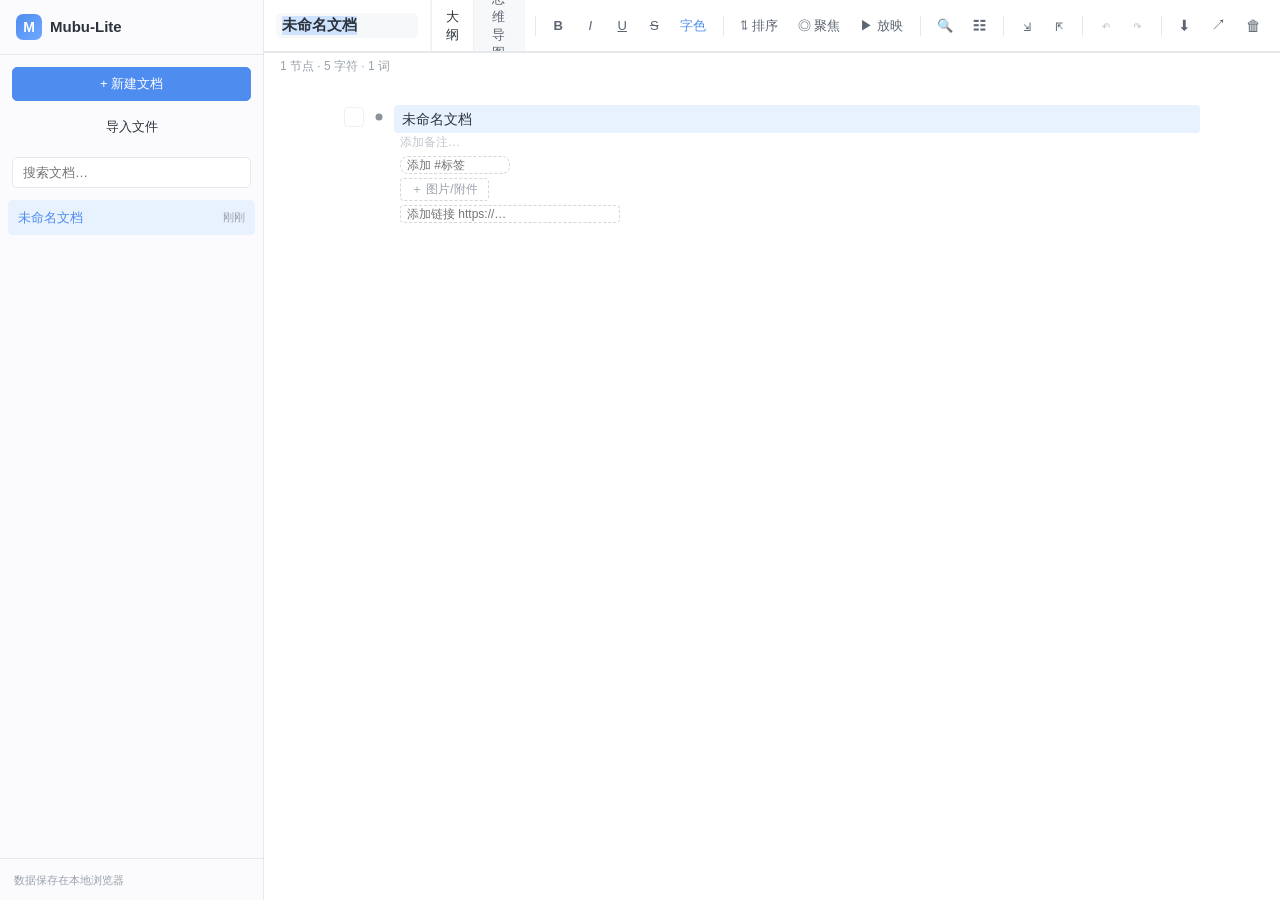
==== commit 3fe76abc: "fix: 导图字体颜色逐字着色 + 长按菜单移动端修复 + 移除高亮按钮 - 修复思维导图模式下选中文字设置颜色时，popover 导致 mm-edit blur 销毁，颜色错误应用到整节点   - " ====
--- a/index.html
+++ b/index.html
@@ -174,6 +174,8 @@
 
 .mm-node-rect { transition: fill 0.15s, stroke 0.15s; }
 .mm-node-text { pointer-events: none; user-select: none; }
+.mindmap-canvas, .mm-hint, .mm-status, .mm-toolbar, .mm-ctx-menu, .mm-ctx-item { user-select: none; -webkit-user-select: none; -webkit-touch-callout: none; }
+.mm-edit { user-select: text; -webkit-user-select: text; -webkit-touch-callout: default; }
 .mm-edge { fill: none; stroke-width: 1.5; }
 .mm-node.is-dragging { opacity: 0.35; }
 .mm-node.mm-drop-child .mm-node-rect { stroke: #4f8cf0 !important; stroke-width: 3 !important; }
@@ -255,7 +257,7 @@
   .modal-card { margin-bottom: env(safe-area-inset-bottom); }
   .ol-actionbar { padding-bottom: calc(6px + env(safe-area-inset-bottom)); }
   /* 移动端隐藏富文本/排序/聚焦(触屏文本选区不便;纯 CSS 隐藏,不改 JS) */
-  #fmtBold, #fmtItalic, #fmtUnderline, #fmtStrike, #fmtHighlight, #fmtColor, #sortBtn, #focusBtn { display: none; }
+  #fmtBold, #fmtItalic, #fmtUnderline, #fmtStrike, #fmtColor, #sortBtn, #focusBtn { display: none; }
 }
 </style>
 </head>
@@ -290,7 +292,6 @@
       <button id="fmtItalic" class="ol-btn" title="斜体 (Ctrl+I)"><i>I</i></button>
       <button id="fmtUnderline" class="ol-btn" title="下划线 (Ctrl+U)"><u>U</u></button>
       <button id="fmtStrike" class="ol-btn" title="删除线"><s>S</s></button>
-      <button id="fmtHighlight" class="ol-btn" title="高亮" style="background:#ffe58a">H</button>
       <button id="fmtColor" class="ol-btn" title="字体颜色" style="color:var(--primary)">字色</button>
       <div class="toolbar-divider"></div>
       <button id="sortBtn" class="ol-btn" title="排序同级">⇅ 排序</button>
